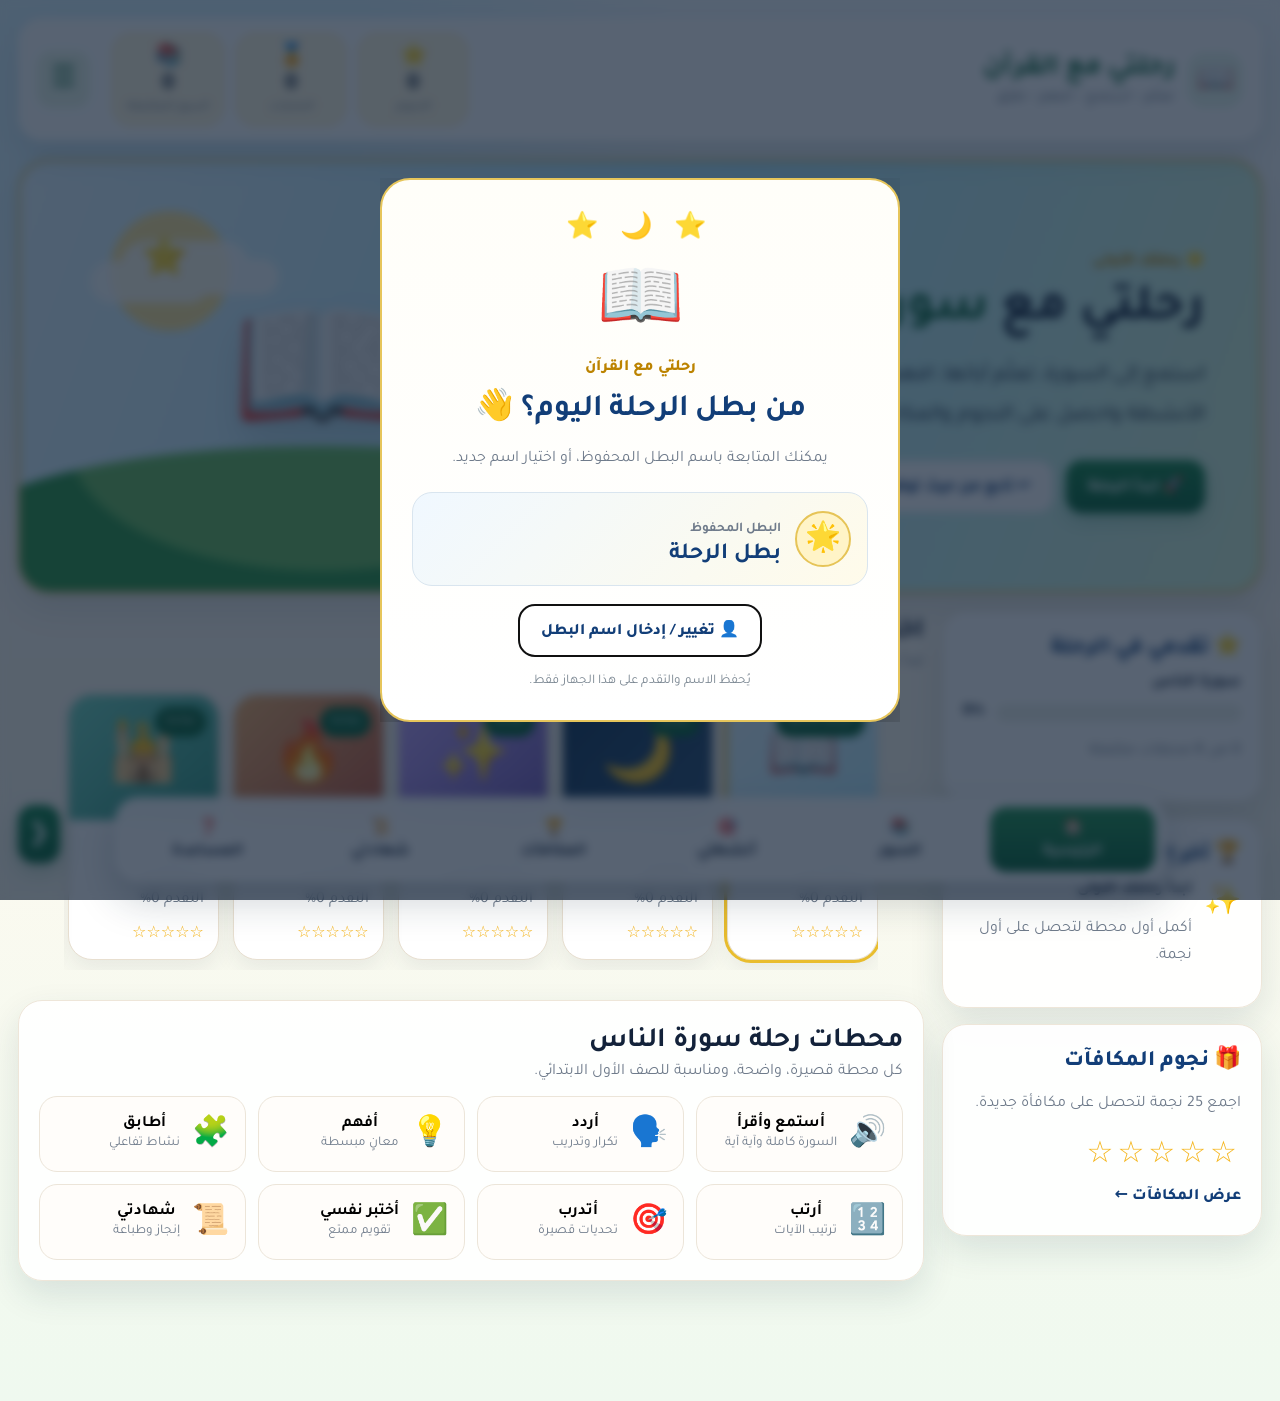
==== index.html @ aac54ad1 "Add files via upload" ====
<!doctype html>
<html lang="ar" dir="rtl">
<head>
  <meta charset="utf-8" />
  <meta name="viewport" content="width=device-width, initial-scale=1" />
  <meta name="theme-color" content="#0f6b3d" />
  <title>رحلتي مع القرآن</title>
  <link rel="stylesheet" href="style.css" />
</head>
<body>
  <div class="app-shell">
    <header class="topbar">
      <div class="brand">
        <div class="brand-icon">📖</div>
        <div>
          <h1>رحلتي مع القرآن</h1>
          <p>تعلّم • استمع • افهم • طبّق</p>
        </div>
      </div>

      <div class="top-stats">
        <div class="stat"><span>⭐</span><strong id="starsCount">0</strong><small>النجوم</small></div>
        <div class="stat"><span>🏅</span><strong id="badgesCount">0</strong><small>الشارات</small></div>
        <div class="stat"><span>📚</span><strong id="completedCount">0</strong><small>السور المكتملة</small></div>
      </div>

      <button class="icon-btn" id="menuBtn" aria-label="القائمة">☰</button>
    </header>

    <main>
      <section class="hero-card">
        <div class="hero-copy">
          <span class="eyebrow">🌟 رحلتك الأولى</span>
          <h2>رحلتي مع <span>سورة الناس</span></h2>
          <p>استمع إلى السورة، تعلّم آياتها، افهم معانيها، ثم أتمّ الأنشطة واحصل على النجوم والمكافآت.</p>
          <div class="hero-actions">
            <button class="primary-btn" id="startJourneyBtn">🚀 ابدأ الرحلة</button>
            <button class="secondary-btn" id="continueBtn">↩️ تابع من حيث توقفت</button>
          </div>
        </div>
        <div class="hero-art" aria-hidden="true">
          <div class="sun"></div>
          <div class="cloud c1"></div>
          <div class="cloud c2"></div>
          <div class="quran-card">📖</div>
          <div class="star s1">⭐</div>
          <div class="star s2">⭐</div>
          <div class="hills"></div>
        </div>
      </section>

      <section class="dashboard-grid">
        <aside class="side-panel">
          <article class="panel-card">
            <div class="panel-title">⭐ تقدمي في الرحلة</div>
            <div class="surah-name">سورة الناس</div>
            <div class="progress-wrap">
              <div class="progress-bar"><span id="progressFill"></span></div>
              <strong id="progressText">0%</strong>
            </div>
            <p id="progressDetail">0 من 8 محطات مكتملة</p>
          </article>

          <article class="panel-card">
            <div class="panel-title">🏆 آخر إنجاز</div>
            <div class="achievement" id="lastAchievement">
              <div class="achievement-icon">✨</div>
              <div>
                <strong>ابدأ رحلتك الأولى</strong>
                <p>أكمل أول محطة لتحصل على أول نجمة.</p>
              </div>
            </div>
          </article>

          <article class="panel-card">
            <div class="panel-title">🎁 نجوم المكافآت</div>
            <p>اجمع 25 نجمة لتحصل على مكافأة جديدة.</p>
            <div class="reward-stars" id="rewardStars">☆☆☆☆☆</div>
            <button class="text-btn" id="rewardsBtn">عرض المكافآت ←</button>
          </article>
        </aside>

        <section class="content-area">
          <div class="section-head">
            <div>
              <h3>اختر السورة التي تريد تعلمها</h3>
              <p>تبدأ بسورة الناس، وتُفتح السور الأخرى تدريجيًا.</p>
            </div>
          </div>

          <div class="surah-carousel" aria-label="اختيار السورة">
            <button type="button" class="surah-carousel-arrow prev" id="surahPrev" aria-label="عرض السور السابقة" title="السور السابقة">❯</button>
            <div class="surah-grid" id="surahGrid" tabindex="0"></div>
            <button type="button" class="surah-carousel-arrow next" id="surahNext" aria-label="عرض السور التالية" title="السور التالية">❮</button>
          </div>

          <div class="journey-preview">
            <div class="section-head">
              <div>
                <h3>محطات رحلة سورة الناس</h3>
                <p>كل محطة قصيرة، واضحة، ومناسبة للصف الأول الابتدائي.</p>
              </div>
            </div>
            <div class="stations-grid" id="stationsGrid"></div>
          </div>
        </section>
      </section>
    </main>

    <nav class="bottom-nav" aria-label="التنقل الرئيسي">
      <button class="active" data-view="home">🏠<span>الرئيسية</span></button>
      <button data-view="surahs">📚<span>السور</span></button>
      <button data-view="activities">🎯<span>أنشطتي</span></button>
      <button data-view="rewards">🏆<span>المكافآت</span></button>
      <button data-view="certificate">📜<span>شهادتي</span></button>
      <button data-view="help">❓<span>المساعدة</span></button>
    </nav>
  </div>


  <dialog id="welcomeDialog" class="welcome-dialog">
    <div class="welcome-card hero-entry-card">
      <div class="welcome-stars">⭐ 🌙 ⭐</div>
      <div class="welcome-book">📖</div>
      <span class="eyebrow">رحلتي مع القرآن</span>

      <div id="heroChoiceView">
        <h2>من بطل الرحلة اليوم؟ 👋</h2>
        <p>يمكنك المتابعة باسم البطل المحفوظ، أو اختيار اسم جديد.</p>

        <div class="saved-hero-card" id="savedHeroCard" hidden>
          <span class="saved-avatar">🌟</span>
          <div>
            <small>البطل المحفوظ</small>
            <strong id="savedHeroName">بطل الرحلة</strong>
          </div>
        </div>

        <div class="hero-entry-actions">
          <button type="button" class="primary-btn" id="continueSavedHero" hidden>
            🚀 متابعة بهذا الاسم
          </button>
          <button type="button" class="secondary-btn" id="chooseNewHero">
            👤 تغيير / إدخال اسم البطل
          </button>
        </div>
      </div>

      <div id="heroNameView" hidden>
        <h2>أهلًا يا بطل 🌟</h2>
        <p>اكتب الاسم الذي تريد أن يظهر في رحلتك وشهادتك.</p>

        <label for="heroNameStart">اسم البطل</label>
        <input id="heroNameStart" type="text" maxlength="60" autocomplete="name" placeholder="اكتب اسم البطل هنا" />

        <div class="welcome-error" id="welcomeError" hidden>اكتب اسم البطل أولًا 🌟</div>

        <div class="hero-entry-actions">
          <button type="button" class="primary-btn welcome-start" id="startHeroJourney">
            🚀 ابدأ رحلتي
          </button>
          <button type="button" class="secondary-btn" id="backToHeroChoice">
            ↩️ رجوع
          </button>
        </div>
      </div>

      <small class="privacy-note">يُحفظ الاسم والتقدم على هذا الجهاز فقط.</small>
    </div>
  </dialog>

  <dialog id="journeyDialog" class="journey-dialog">
    <form method="dialog" class="dialog-card">
      <button class="close-btn" aria-label="إغلاق">✕</button>

      <div class="dialog-head">
        <div>
          <span class="eyebrow">📖 المحطة الأولى</span>
          <h2>أستمع وأقرأ — سورة الناس</h2>
          <p>استمع إلى السورة كاملة، أو شغّل كل آية على حدة، ثم ردد خلف الشيخ.</p>
        </div>
        <div class="dialog-stars">⭐ <span id="dialogStars">0</span></div>
      </div>

      <div class="listening-progress">
        <div>
          <strong>تقدمي في الآيات</strong>
          <span id="masteryText">0 من 6 آيات</span>
        </div>
        <div class="mastery-stars" id="masteryStars">☆☆☆☆☆☆</div>
      </div>

      <div class="audio-toolbar">
        <button type="button" class="primary-btn" id="playFullSurah">▶️ استمع إلى السورة كاملة</button>
        <button type="button" class="secondary-btn" id="pauseResumeAudio">⏸ إيقاف مؤقت</button>
        <button type="button" class="secondary-btn" id="stopAudio">⏹ إيقاف</button>
        <label class="repeat-toggle">
          <input type="checkbox" id="repeatAyah" />
          🔁 كرر الآية
        </label>
      </div>

      <div class="now-playing" id="nowPlaying">
        <span>🎧</span>
        <div>
          <strong>جاهز للاستماع</strong>
          <p>اختر آية أو اضغط «استمع إلى السورة كاملة».</p>
        </div>
      </div>

      <div class="ayahs" id="ayahsList"></div>

      <div class="station-complete-card" id="stationCompleteCard" hidden>
        <div class="celebrate">🌟</div>
        <div>
          <h3>رائع! أتممت آيات سورة الناس</h3>
          <p>يمكنك الآن إنهاء محطة الاستماع والحصول على مكافأتك.</p>
        </div>
      </div>

      <div class="dialog-footer">
        <button type="button" class="secondary-btn" id="markStationDone" disabled>⭐ إنهاء محطة الاستماع</button>
        <button value="close" class="primary-btn">العودة للرئيسية</button>
      </div>
    </form>
  </dialog>


  <dialog id="repeatDialog" class="journey-dialog">
    <form method="dialog" class="dialog-card">
      <button class="close-btn" aria-label="إغلاق">✕</button>

      <div class="dialog-head">
        <div>
          <span class="eyebrow">🗣️ المحطة الثانية</span>
          <h2>أردد — سورة الناس</h2>
          <p>استمع إلى الآية، انتظر العد التنازلي، ثم رددها بصوتك.</p>
        </div>
        <div class="dialog-stars">⭐ <span id="repeatDialogStars">0</span></div>
      </div>

      <div class="listening-progress">
        <div>
          <strong>تقدمي في الترديد</strong>
          <span id="repeatProgressText">0 من 6 آيات</span>
        </div>
        <div class="mastery-stars" id="repeatMasteryStars">☆☆☆☆☆☆</div>
      </div>

      <div class="repeat-stage">
        <div class="repeat-step" id="repeatStepBadge">الآية 1 من 6</div>
        <div class="repeat-ayah-number" id="repeatAyahNumber">1</div>
        <div class="repeat-ayah-text" id="repeatAyahText">قُلْ أَعُوذُ بِرَبِّ النَّاسِ</div>

        <div class="repeat-actions">
          <button type="button" class="primary-btn" id="repeatListenBtn">🔊 استمع إلى الآية</button>
          <button type="button" class="secondary-btn" id="repeatAgainBtn">🔁 استمع مرة أخرى</button>
        </div>

        <div class="repeat-instruction" id="repeatInstruction">
          <div class="repeat-icon">🎧</div>
          <div>
            <strong>استمع أولًا</strong>
            <p>بعد انتهاء التلاوة سيبدأ العد التنازلي تلقائيًا.</p>
          </div>
        </div>

        <div class="countdown-box" id="countdownBox" hidden>
          <span id="countdownNumber">3</span>
          <small>استعد للترديد</small>
        </div>

        <div class="your-turn" id="yourTurnBox" hidden>
          <div class="mic-pulse">🎙️</div>
          <div>
            <strong>الآن دورك… ردد الآية</strong>
            <p>ردد بهدوء ووضوح، ثم اضغط الزر عندما تنتهي.</p>
          </div>
        </div>

        <button type="button" class="master-repeat-btn" id="markRepeatedBtn" disabled>
          ⭐ رددت الآية
        </button>

        <div class="repeat-nav">
          <button type="button" class="secondary-btn" id="prevRepeatAyah">السابق</button>
          <button type="button" class="secondary-btn" id="nextRepeatAyah">التالي</button>
        </div>
      </div>

      <div class="station-complete-card" id="repeatStationCompleteCard" hidden>
        <div class="celebrate">🏆</div>
        <div>
          <h3>أحسنت! أتممت ترديد سورة الناس</h3>
          <p>أكملت الآيات الست، ويمكنك الآن إنهاء المحطة والحصول على مكافأتك.</p>
        </div>
      </div>

      <div class="dialog-footer">
        <button type="button" class="secondary-btn" id="finishRepeatStation" disabled>⭐ إنهاء محطة «أردد»</button>
        <button value="close" class="primary-btn">العودة للرئيسية</button>
      </div>
    </form>
  </dialog>


  <dialog id="understandDialog" class="journey-dialog">
    <form method="dialog" class="dialog-card">
      <button class="close-btn" aria-label="إغلاق">✕</button>
      <div class="dialog-head">
        <div>
          <span class="eyebrow">💡 المحطة الثالثة</span>
          <h2>أفهم — سورة الناس</h2>
          <p>نتعرف على المعنى المبسط لكل آية، ثم نجيب عن سؤال صغير.</p>
        </div>
        <div class="dialog-stars">⭐ <span id="understandDialogStars">0</span></div>
      </div>

      <div class="listening-progress">
        <div><strong>تقدمي في الفهم</strong><span id="understandProgressText">0 من 6 آيات</span></div>
        <div class="mastery-stars" id="understandStars">☆☆☆☆☆☆</div>
      </div>

      <div class="learning-card">
        <div class="learning-top">
          <span class="learning-number" id="understandAyahNumber">1</span>
          <div>
            <small id="understandStep">الآية 1 من 6</small>
            <div class="learning-ayah" id="understandAyahText"></div>
          </div>
        </div>

        <div class="meaning-card">
          <span class="meaning-icon" id="meaningIcon">🤲</span>
          <div>
            <strong>المعنى ببساطة</strong>
            <p id="meaningText"></p>
          </div>
        </div>

        <div class="understand-question">
          <strong id="understandQuestion"></strong>
          <div class="choice-grid" id="understandChoices"></div>
          <div class="answer-feedback" id="understandFeedback" hidden></div>
        </div>

        <div class="repeat-nav">
          <button type="button" class="secondary-btn" id="prevUnderstand">السابق</button>
          <button type="button" class="secondary-btn" id="nextUnderstand">التالي</button>
        </div>
      </div>

      <div class="station-complete-card" id="understandCompleteCard" hidden>
        <div class="celebrate">🌟</div>
        <div><h3>رائع! فهمت معاني سورة الناس</h3><p>أكملت بطاقات الفهم الست. أحسنت!</p></div>
      </div>

      <div class="dialog-footer">
        <button type="button" class="secondary-btn" id="finishUnderstand" disabled>⭐ إنهاء محطة «أفهم»</button>
        <button value="close" class="primary-btn">العودة للرئيسية</button>
      </div>
    </form>
  </dialog>

  <dialog id="matchDialog" class="journey-dialog">
    <form method="dialog" class="dialog-card">
      <button class="close-btn" aria-label="إغلاق">✕</button>
      <div class="dialog-head">
        <div>
          <span class="eyebrow">🧩 المحطة الرابعة</span>
          <h2>أطابق — سورة الناس</h2>
          <p>اختر البطاقة التي تطابق معنى العبارة. لديك ست جولات قصيرة.</p>
        </div>
        <div class="dialog-stars">⭐ <span id="matchDialogStars">0</span></div>
      </div>

      <div class="listening-progress">
        <div><strong>تقدمي في المطابقة</strong><span id="matchProgressText">0 من 6</span></div>
        <div class="mastery-stars" id="matchStars">☆☆☆☆☆☆</div>
      </div>

      <div class="match-game">
        <div class="match-round" id="matchRound">الجولة 1 من 6</div>
        <div class="match-prompt">
          <span id="matchPromptIcon">🤲</span>
          <div><small>طابق هذه العبارة</small><strong id="matchPrompt"></strong></div>
        </div>
        <div class="match-options" id="matchOptions"></div>
        <div class="answer-feedback" id="matchFeedback" hidden></div>
        <button type="button" class="primary-btn" id="nextMatch" hidden>الجولة التالية ←</button>
      </div>

      <div class="station-complete-card" id="matchCompleteCard" hidden>
        <div class="celebrate">🏆</div>
        <div><h3>بطل المطابقة!</h3><p>أكملت الجولات الست وربطت الكلمات بمعانيها.</p></div>
      </div>

      <div class="dialog-footer">
        <button type="button" class="secondary-btn" id="finishMatch" disabled>⭐ إنهاء محطة «أطابق»</button>
        <button value="close" class="primary-btn">العودة للرئيسية</button>
      </div>
    </form>
  </dialog>


  <dialog id="orderDialog" class="journey-dialog">
    <form method="dialog" class="dialog-card">
      <button class="close-btn" aria-label="إغلاق">✕</button>

      <div class="dialog-head">
        <div>
          <span class="eyebrow">🔢 المحطة الخامسة</span>
          <h2>أرتب — سورة الناس</h2>
          <p>رتّب الآيات في أماكنها الصحيحة بالضغط على البطاقات بالترتيب.</p>
        </div>
        <div class="dialog-stars">⭐ <span id="orderDialogStars">0</span></div>
      </div>

      <div class="listening-progress">
        <div>
          <strong>تقدمي في الترتيب</strong>
          <span id="orderProgressText">0 من 6 آيات</span>
        </div>
        <div class="mastery-stars" id="orderStars">☆☆☆☆☆☆</div>
      </div>

      <div class="order-game">
        <div class="order-instruction">
          <span>🧠</span>
          <div>
            <strong>ابدأ بالآية الأولى</strong>
            <p>اضغط على الآيات بالترتيب الصحيح من 1 إلى 6.</p>
          </div>
        </div>

        <div class="order-targets" id="orderTargets"></div>
        <div class="order-pool" id="orderPool"></div>

        <div class="answer-feedback" id="orderFeedback" hidden></div>

        <div class="order-actions">
          <button type="button" class="secondary-btn" id="resetOrder">🔄 أعد المحاولة</button>
          <button type="button" class="primary-btn" id="checkOrder" disabled>✅ تحقق من الترتيب</button>
        </div>
      </div>

      <div class="station-complete-card" id="orderCompleteCard" hidden>
        <div class="celebrate">🏆</div>
        <div>
          <h3>رائع! رتبت سورة الناس</h3>
          <p>أكملت ترتيب الآيات الست بالترتيب الصحيح.</p>
        </div>
      </div>

      <div class="dialog-footer">
        <button type="button" class="secondary-btn" id="finishOrder" disabled>⭐ إنهاء محطة «أرتب»</button>
        <button value="close" class="primary-btn">العودة للرئيسية</button>
      </div>
    </form>
  </dialog>

  <dialog id="practiceDialog" class="journey-dialog">
    <form method="dialog" class="dialog-card">
      <button class="close-btn" aria-label="إغلاق">✕</button>

      <div class="dialog-head">
        <div>
          <span class="eyebrow">🎯 المحطة السادسة</span>
          <h2>أتدرب — سورة الناس</h2>
          <p>تحديات قصيرة ومتنوعة: اختيار، إكمال، وتحديد الآية المناسبة.</p>
        </div>
        <div class="dialog-stars">⭐ <span id="practiceDialogStars">0</span></div>
      </div>

      <div class="listening-progress">
        <div>
          <strong>تقدمي في التدريب</strong>
          <span id="practiceProgressText">0 من 6 تحديات</span>
        </div>
        <div class="mastery-stars" id="practiceStars">☆☆☆☆☆☆</div>
      </div>

      <div class="practice-card">
        <div class="practice-head">
          <span class="practice-badge" id="practiceType">اختيار</span>
          <span id="practiceRound">التحدي 1 من 6</span>
        </div>

        <div class="practice-icon" id="practiceIcon">🎯</div>
        <h3 id="practiceQuestion"></h3>
        <div class="choice-grid" id="practiceChoices"></div>
        <div class="answer-feedback" id="practiceFeedback" hidden></div>

        <button type="button" class="primary-btn" id="nextPractice" hidden>التحدي التالي ←</button>
      </div>

      <div class="station-complete-card" id="practiceCompleteCard" hidden>
        <div class="celebrate">🌟</div>
        <div>
          <h3>أحسنت! أتممت التدريب</h3>
          <p>أنجزت التحديات الست بنجاح.</p>
        </div>
      </div>

      <div class="dialog-footer">
        <button type="button" class="secondary-btn" id="finishPractice" disabled>⭐ إنهاء محطة «أتدرب»</button>
        <button value="close" class="primary-btn">العودة للرئيسية</button>
      </div>
    </form>
  </dialog>


  <dialog id="quizDialog" class="journey-dialog">
    <form method="dialog" class="dialog-card">
      <button class="close-btn" aria-label="إغلاق">✕</button>

      <div class="dialog-head">
        <div>
          <span class="eyebrow">✅ المحطة السابعة</span>
          <h2>أختبر نفسي — سورة الناس</h2>
          <p>اختبار قصير مناسب لكل سورة. تحتاج إلى 75% على الأقل لاجتياز المحطة.</p>
        </div>
        <div class="dialog-stars">⭐ <span id="quizDialogStars">0</span></div>
      </div>

      <div class="quiz-status">
        <div><strong id="quizRound">السؤال 1</strong><span id="quizScoreLive">النتيجة: 0</span></div>
        <div class="quiz-progress"><span id="quizProgressFill"></span></div>
      </div>

      <div class="quiz-card" id="quizCard">
        <div class="quiz-icon" id="quizIcon">✅</div>
        <span class="practice-badge" id="quizType">اختيار</span>
        <h3 id="quizQuestion"></h3>
        <div class="choice-grid" id="quizChoices"></div>
        <div class="answer-feedback" id="quizFeedback" hidden></div>
        <button type="button" class="primary-btn" id="nextQuiz" hidden>السؤال التالي ←</button>
      </div>

      <div class="quiz-result" id="quizResult" hidden>
        <div class="result-medal" id="quizResultMedal">🏆</div>
        <h3 id="quizResultTitle"></h3>
        <p id="quizResultText"></p>
        <div class="result-score"><span id="quizFinalScore">0</span></div>
        <button type="button" class="secondary-btn" id="retryQuiz">🔄 أعد الاختبار</button>
      </div>

      <div class="dialog-footer">
        <button type="button" class="secondary-btn" id="finishQuiz" disabled>⭐ إنهاء محطة «أختبر نفسي»</button>
        <button value="close" class="primary-btn">العودة للرئيسية</button>
      </div>
    </form>
  </dialog>

  <dialog id="certificateDialog" class="journey-dialog certificate-dialog">
    <form method="dialog" class="dialog-card certificate-shell">
      <button class="close-btn no-print" aria-label="إغلاق">✕</button>

      <div class="certificate-setup no-print">
        <div>
          <span class="eyebrow">📜 المحطة الثامنة</span>
          <h2>شهادتي</h2>
          <p>اكتب اسم التلميذ كما تريد أن يظهر في الشهادة، ثم اضغط «تحديث الشهادة».</p>
        </div>
        <div class="certificate-form-row">
          <input id="studentNameInput" type="text" maxlength="60" placeholder="اكتب اسم البطل هنا" />
          <button type="button" class="secondary-btn" id="updateCertificate">تحديث الشهادة</button>
          <button type="button" class="secondary-btn" id="changeHeroName">👤 تغيير اسم البطل</button>
        </div>
      </div>

      <section id="printableCertificate" class="certificate-paper">
        <div class="certificate-border">
          <div class="certificate-top">
            <div class="cert-star">⭐</div>
            <div>
              <div class="cert-platform">رحلتي مع القرآن</div>
              <div class="cert-subtitle">التربية الإسلامية — الصف الأول الابتدائي</div>
            </div>
            <div class="cert-book">📖</div>
          </div>

          <div class="cert-ribbon">شهادة إنجاز</div>

          <p class="cert-intro">تُمنح هذه الشهادة إلى بطل الرحلة</p>
          <div class="hero-name-label">اسم البطل</div>
          <h1 id="certificateStudentName">اكتب اسم البطل</h1>
          <p class="cert-message">
            تقديرًا لإتمامه رحلة <strong>سورة الناس</strong> واجتيازه محطات التعلم والأنشطة بنجاح.
          </p>

          <div class="certificate-badges">
            <div><span>⭐</span><strong id="certificateStars">0</strong><small>نجمة</small></div>
            <div><span>✅</span><strong id="certificateQuizScore">0</strong><small>الاختبار</small></div>
            <div><span>🏆</span><strong>مكتملة</strong><small>رحلة سورة الناس</small></div>
          </div>

          <div class="certificate-footer">
            <div>
              <small>تاريخ الإنجاز</small>
              <strong id="certificateDate"></strong>
            </div>
            <div class="certificate-seal">
              <span>🌟</span>
              <strong>أحسنت</strong>
            </div>
            <div>
              <small>المنصة</small>
              <strong>رحلتي مع القرآن</strong>
            </div>
          </div>
        </div>
      </section>

      <div class="certificate-actions no-print">
        <button type="button" class="primary-btn" id="printCertificate">🖨️ طباعة الشهادة</button>
        <button type="button" class="secondary-btn" id="finishCertificate">⭐ إنهاء الرحلة</button>
        <button value="close" class="secondary-btn">العودة للرئيسية</button>
      </div>
    </form>
  </dialog>

  <dialog id="infoDialog" class="journey-dialog">
    <form method="dialog" class="dialog-card compact">
      <button class="close-btn" aria-label="إغلاق">✕</button>
      <h2 id="infoTitle">قريبًا</h2>
      <p id="infoText">سيتم بناء هذا القسم في المرحلة التالية.</p>
      <button value="close" class="primary-btn">حسنًا</button>
    </form>
  </dialog>

  <audio id="audioPlayer" preload="none"></audio>
  <audio id="repeatAudioPlayer" preload="none"></audio>
  <script src="data/generated-bundle.js"></script>
  <script src="data/loader.js"></script>
  <script src="script.js"></script>
</body>
</html>
---- style.css ----
@import url('https://fonts.googleapis.com/css2?family=Tajawal:wght@400;500;700;800&display=swap');

:root{
  --green:#0f6b3d;
  --green2:#1d8a4c;
  --blue:#123e78;
  --gold:#f5b51b;
  --cream:#fffaf0;
  --ink:#13223a;
  --muted:#6f7b8b;
  --line:#eadfc9;
  --shadow:0 14px 34px rgba(26,54,78,.12);
  --radius:26px;
}

*{box-sizing:border-box}
html{scroll-behavior:smooth}
body{
  margin:0;
  font-family:"Tajawal",system-ui,sans-serif;
  background:
    radial-gradient(circle at 10% 0%, #dff6ff 0 13%, transparent 31%),
    linear-gradient(180deg,#f7fcff 0%,#fffaf0 48%,#eff9ef 100%);
  color:var(--ink);
}
button,input{font:inherit}
button{cursor:pointer}
.app-shell{max-width:1500px;margin:auto;padding:18px 18px 120px}

.topbar{
  position:sticky;top:10px;z-index:20;
  display:grid;grid-template-columns:1fr auto auto;gap:22px;align-items:center;
  background:rgba(255,255,255,.92);backdrop-filter:blur(16px);
  border:1px solid rgba(255,255,255,.9);box-shadow:var(--shadow);
  border-radius:24px;padding:14px 18px;margin-bottom:18px
}
.brand{display:flex;align-items:center;gap:12px}
.brand-icon{width:56px;height:56px;border-radius:18px;display:grid;place-items:center;background:#e9f7ed;font-size:30px}
.brand h1{margin:0;color:var(--green);font-size:28px}
.brand p{margin:3px 0 0;color:var(--muted)}
.top-stats{display:flex;gap:12px}
.stat{min-width:110px;padding:8px 14px;border-radius:18px;background:#fff7df;border:1px solid #f4e1a6;text-align:center}
.stat span{font-size:22px}.stat strong{display:block;font-size:22px}.stat small{color:var(--muted)}
.icon-btn{border:0;border-radius:15px;background:#eaf5e8;color:var(--green);font-size:28px;padding:9px 14px}

.hero-card{
  display:grid;grid-template-columns:1.05fr 1fr;min-height:430px;overflow:hidden;
  background:linear-gradient(110deg,#e7f7ff,#b8ecff 52%,#d7f5d7);
  border:2px solid #e5bd4a;border-radius:32px;box-shadow:var(--shadow)
}
.hero-copy{padding:55px 55px 45px;display:flex;flex-direction:column;justify-content:center}
.eyebrow{font-weight:800;color:#bc8300}
.hero-copy h2{font-size:52px;line-height:1.15;margin:10px 0 16px}
.hero-copy h2 span{color:var(--green)}
.hero-copy p{font-size:22px;line-height:1.8;margin:0 0 24px;max-width:720px}
.hero-actions{display:flex;gap:12px;flex-wrap:wrap}
.primary-btn,.secondary-btn,.text-btn{
  border:0;border-radius:16px;padding:14px 22px;font-weight:800
}
.primary-btn{background:linear-gradient(180deg,var(--green2),var(--green));color:white;box-shadow:0 8px 18px rgba(15,107,61,.22)}
.secondary-btn{background:white;color:var(--blue);border:1px solid #d9e3ee}
.text-btn{background:transparent;color:var(--blue);padding:8px 0}

.hero-art{position:relative;min-height:430px;overflow:hidden}
.sun{position:absolute;width:120px;height:120px;background:#ffe79a;border-radius:50%;left:90px;top:50px;filter:blur(.2px)}
.cloud{position:absolute;width:120px;height:42px;background:white;border-radius:30px;box-shadow:35px -16px 0 4px white,72px -5px 0 -3px white;opacity:.8}
.c1{left:70px;top:100px}.c2{right:120px;top:65px;transform:scale(.75)}
.quran-card{position:absolute;right:35%;top:28%;font-size:145px;filter:drop-shadow(0 18px 18px rgba(0,0,0,.14))}
.star{position:absolute;font-size:38px;animation:float 3s ease-in-out infinite}.s1{top:25%;right:18%}.s2{top:17%;left:20%;animation-delay:.6s}
.hills{position:absolute;inset:auto -10% -35px -10%;height:180px;background:radial-gradient(ellipse at top,#6dbf62 0 48%,#329b49 50%);border-radius:50% 50% 0 0}
@keyframes float{50%{transform:translateY(-10px) rotate(5deg)}}

.dashboard-grid{display:grid;grid-template-columns:320px 1fr;gap:18px;margin-top:18px}
.side-panel{display:flex;flex-direction:column;gap:16px}
.panel-card,.journey-preview{
  background:rgba(255,255,255,.94);border:1px solid #eee6d9;border-radius:24px;padding:20px;box-shadow:var(--shadow)
}
.panel-title{font-size:22px;font-weight:800;color:var(--blue);margin-bottom:12px}
.surah-name{font-weight:700;margin-bottom:10px}
.progress-wrap{display:flex;align-items:center;gap:12px}
.progress-bar{height:16px;background:#eef1eb;border:1px solid #dfe4d8;border-radius:999px;flex:1;overflow:hidden}
.progress-bar span{display:block;height:100%;width:0;background:linear-gradient(90deg,#8bd04a,var(--green));transition:.4s}
.panel-card p{color:var(--muted);line-height:1.7}
.achievement{display:flex;gap:12px;align-items:flex-start}
.achievement-icon{font-size:30px}
.reward-stars{font-size:30px;letter-spacing:4px;color:var(--gold)}
.content-area{min-width:0}
.section-head{display:flex;justify-content:space-between;align-items:end;margin:4px 0 14px}
.section-head h3{margin:0;font-size:28px}.section-head p{margin:4px 0 0;color:var(--muted)}
.surah-grid{display:grid;grid-template-columns:repeat(5,1fr);gap:14px}
.surah-card{
  position:relative;overflow:hidden;background:white;border:1px solid #e8dfd0;border-radius:24px;box-shadow:0 10px 22px rgba(34,55,77,.08);
  transition:.2s;min-height:255px
}
.surah-card:hover{transform:translateY(-4px)}
.surah-cover{height:125px;display:grid;place-items:center;font-size:58px}
.surah-card.active{outline:3px solid #e9bd2e}
.surah-card .body{padding:14px}
.surah-card h4{font-size:25px;margin:4px 0}.surah-card p{margin:0;color:var(--muted)}
.lock{position:absolute;top:12px;left:12px;background:white;border-radius:999px;padding:7px 10px;box-shadow:0 4px 12px rgba(0,0,0,.12)}
.badge{position:absolute;top:12px;right:12px;background:var(--green);color:white;padding:7px 11px;border-radius:999px;font-size:13px}
.mini-stars{margin-top:12px;color:var(--gold)}
.journey-preview{margin-top:18px}
.stations-grid{display:grid;grid-template-columns:repeat(4,1fr);gap:12px}
.station{
  border:1px solid #ece5d9;border-radius:18px;padding:16px;background:#fffdfa;display:flex;gap:12px;align-items:center
}
.station .ico{font-size:30px}.station strong{display:block}.station small{color:var(--muted)}
.station.done{background:#eef9ef;border-color:#cfe9d2}

.bottom-nav{
  position:fixed;z-index:30;right:50%;transform:translateX(50%);bottom:18px;
  width:min(1050px,calc(100% - 28px));display:grid;grid-template-columns:repeat(6,1fr);gap:8px;
  background:rgba(255,255,255,.94);backdrop-filter:blur(16px);box-shadow:0 18px 40px rgba(22,45,65,.22);
  border:1px solid rgba(255,255,255,.95);border-radius:24px;padding:9px
}
.bottom-nav button{border:0;background:transparent;border-radius:16px;padding:10px 7px;color:var(--ink);font-weight:700}
.bottom-nav button span{display:block;margin-top:3px}
.bottom-nav button.active{background:linear-gradient(180deg,#2a9a56,#0f6b3d);color:white}

.journey-dialog{border:0;padding:0;background:transparent;width:min(980px,94vw);max-height:92vh}
.journey-dialog::backdrop{background:rgba(14,28,42,.6);backdrop-filter:blur(5px)}
.dialog-card{position:relative;background:#fff;border-radius:28px;padding:26px;max-height:90vh;overflow:auto;box-shadow:0 28px 70px rgba(0,0,0,.25)}
.dialog-card.compact{max-width:520px;margin:auto}
.close-btn{position:absolute;left:18px;top:18px;border:0;background:#f2f3f5;border-radius:12px;padding:9px 12px}
.dialog-head{display:flex;justify-content:space-between;align-items:flex-start;padding-left:52px}
.dialog-head h2{margin:5px 0}.dialog-head p{color:var(--muted)}
.dialog-stars{background:#fff7df;border:1px solid #f4e1a6;padding:10px 15px;border-radius:16px;font-weight:800}
.audio-toolbar{display:flex;gap:10px;align-items:center;flex-wrap:wrap;padding:16px 0;border-top:1px solid #eee;border-bottom:1px solid #eee}
.repeat-toggle{display:flex;gap:7px;align-items:center;font-weight:700}
.ayahs{display:flex;flex-direction:column;gap:10px;padding:18px 0}
.ayah{
  display:grid;grid-template-columns:auto 1fr auto;gap:12px;align-items:center;border:1px solid #e9e1d5;border-radius:18px;padding:15px;background:#fffdfa
}
.ayah.playing{border-color:#65af71;background:#eef9ef}
.ayah-number{width:40px;height:40px;border-radius:50%;display:grid;place-items:center;background:#123e78;color:white;font-weight:800}
.ayah-text{font-size:28px;line-height:1.9;font-family:"Amiri","Tajawal",serif}
.ayah button{border:0;background:#eaf5e8;color:var(--green);border-radius:12px;padding:10px 13px;font-weight:800}
.audio-note{font-size:13px;color:#9a6c00;margin-top:5px}
.dialog-footer{display:flex;justify-content:flex-end;gap:10px;flex-wrap:wrap;border-top:1px solid #eee;padding-top:16px}

@media (max-width:1050px){
  .hero-card{grid-template-columns:1fr}.hero-art{min-height:280px}.hero-copy{padding:38px}
  .dashboard-grid{grid-template-columns:1fr}.side-panel{display:grid;grid-template-columns:repeat(3,1fr)}
  .surah-grid{grid-template-columns:repeat(3,1fr)}
}
@media (max-width:760px){
  .app-shell{padding:10px 10px 110px}
  .topbar{grid-template-columns:1fr auto}.top-stats{grid-column:1/-1;overflow:auto}.stat{min-width:90px}
  .brand h1{font-size:22px}.brand p{font-size:13px}
  .hero-copy{padding:28px 22px}.hero-copy h2{font-size:38px}.hero-copy p{font-size:18px}
  .hero-art{min-height:230px}.quran-card{font-size:105px}
  .side-panel{grid-template-columns:1fr}
  .surah-grid{grid-template-columns:repeat(2,1fr)}
  .stations-grid{grid-template-columns:1fr 1fr}
  .bottom-nav{grid-template-columns:repeat(6,72px);overflow-x:auto;justify-content:start}
  .bottom-nav button span{font-size:12px}
  .dialog-head{display:block}.ayah{grid-template-columns:auto 1fr}.ayah button{grid-column:1/-1}
}
@media (max-width:460px){
  .surah-grid{grid-template-columns:1fr 1fr;gap:9px}.surah-card{min-height:220px}.surah-cover{height:100px}
  .stations-grid{grid-template-columns:1fr}
  .hero-actions>*{width:100%}
}
@media print{
  body{background:white}.topbar,.bottom-nav,.hero-card,.side-panel,.surah-grid,.journey-preview{display:none!important}
}


/* ===== محطة أستمع وأقرأ ===== */
.listening-progress{
  margin-top:14px;
  display:flex;
  align-items:center;
  justify-content:space-between;
  gap:14px;
  background:linear-gradient(135deg,#fff9e8,#fff);
  border:1px solid #f2df9d;
  padding:14px 16px;
  border-radius:18px
}
.listening-progress strong{display:block;color:var(--blue);font-size:18px}
.listening-progress span{color:var(--muted)}
.mastery-stars{font-size:26px;letter-spacing:3px;color:var(--gold)}
.now-playing{
  margin-top:14px;
  display:flex;
  align-items:center;
  gap:12px;
  background:#eef8ff;
  border:1px solid #cfe6f6;
  padding:13px 15px;
  border-radius:16px
}
.now-playing>span{font-size:28px}
.now-playing strong{color:var(--blue)}
.now-playing p{margin:2px 0 0;color:var(--muted)}
.ayah{
  transition:.2s;
}
.ayah.played{
  border-color:#d9c36c;
}
.ayah.mastered{
  border-color:#8bc994;
  background:#f0fbf1;
}
.ayah-actions{
  display:flex;
  gap:8px;
  flex-wrap:wrap;
  align-items:center;
}
.ayah-actions button{
  border:0;
  border-radius:12px;
  padding:9px 12px;
  font-weight:800;
}
.play-ayah{background:#eaf5e8;color:var(--green)}
.master-ayah{
  background:#fff7df;
  color:#9a6c00;
}
.master-ayah:disabled{
  opacity:.45;
  cursor:not-allowed;
}
.master-ayah.done{
  background:#e7f7ea;
  color:#126436;
}
.station-complete-card{
  display:flex;
  gap:14px;
  align-items:center;
  background:linear-gradient(135deg,#f3fff1,#fff9dd);
  border:1px solid #b9dfb4;
  border-radius:20px;
  padding:16px;
  margin-bottom:14px
}
.station-complete-card .celebrate{font-size:42px}
.station-complete-card h3{margin:0 0 4px;color:var(--green)}
.station-complete-card p{margin:0;color:var(--muted)}
#markStationDone:disabled{opacity:.45;cursor:not-allowed}


/* ===== المحطة الثانية: أردد ===== */
.repeat-stage{
  margin-top:18px;
  border:1px solid #e7dfd1;
  background:linear-gradient(180deg,#fffdfa,#fff);
  border-radius:24px;
  padding:22px;
  text-align:center
}
.repeat-step{
  display:inline-block;
  background:#eef6ff;
  color:var(--blue);
  border:1px solid #cfe0f0;
  padding:7px 14px;
  border-radius:999px;
  font-weight:800
}
.repeat-ayah-number{
  width:48px;height:48px;border-radius:50%;
  display:grid;place-items:center;
  margin:14px auto 4px;
  background:var(--blue);color:white;
  font-size:20px;font-weight:800
}
.repeat-ayah-text{
  font-family:"Amiri","Tajawal",serif;
  font-size:38px;
  line-height:2;
  color:#101f35;
  padding:10px 8px 16px
}
.repeat-actions{
  display:flex;
  gap:10px;
  justify-content:center;
  flex-wrap:wrap
}
.repeat-instruction,.your-turn{
  margin:16px auto 0;
  max-width:690px;
  display:flex;
  align-items:center;
  text-align:right;
  gap:14px;
  padding:15px 17px;
  border-radius:18px
}
.repeat-instruction{
  background:#eef8ff;
  border:1px solid #cfe6f6
}
.your-turn{
  background:#eefaf0;
  border:1px solid #bfe2c4
}
.repeat-icon,.mic-pulse{font-size:36px}
.repeat-instruction strong,.your-turn strong{font-size:19px;color:var(--blue)}
.repeat-instruction p,.your-turn p{margin:3px 0 0;color:var(--muted)}
.countdown-box{
  margin:18px auto;
  width:170px;
  border-radius:24px;
  background:linear-gradient(180deg,#123e78,#0b2d5c);
  color:white;
  padding:18px 12px;
  box-shadow:0 12px 25px rgba(18,62,120,.18)
}
.countdown-box span{
  display:block;
  font-size:58px;
  line-height:1;
  font-weight:800;
  color:#ffd45b
}
.countdown-box small{display:block;margin-top:8px}
.mic-pulse{
  animation:micPulse 1.15s ease-in-out infinite
}
@keyframes micPulse{
  50%{transform:scale(1.18);filter:drop-shadow(0 0 10px rgba(22,154,77,.35))}
}
.master-repeat-btn{
  margin:18px auto 0;
  min-width:230px;
  border:0;border-radius:16px;
  padding:14px 22px;
  font-weight:800;
  background:linear-gradient(180deg,#f7c94c,#e9a912);
  color:#553c00;
  box-shadow:0 8px 18px rgba(229,170,18,.2)
}
.master-repeat-btn:disabled{
  opacity:.42;
  cursor:not-allowed;
  box-shadow:none
}
.master-repeat-btn.done{
  background:#e7f7ea;
  color:#126436
}
.repeat-nav{
  margin-top:15px;
  display:flex;
  justify-content:center;
  gap:10px
}
@media(max-width:760px){
  .repeat-ayah-text{font-size:30px}
  .repeat-actions>*{flex:1}
}


/* ===== V4: أفهم + أطابق ===== */
.learning-card,.match-game{
  margin-top:18px;padding:22px;border:1px solid #eadfce;border-radius:24px;
  background:linear-gradient(180deg,#fffdfa,#fff)
}
.learning-top{display:flex;gap:14px;align-items:center}
.learning-number{
  min-width:50px;height:50px;border-radius:50%;display:grid;place-items:center;
  background:var(--blue);color:#fff;font-weight:900;font-size:20px
}
.learning-top small{color:var(--muted);font-weight:800}
.learning-ayah{font-family:"Amiri","Tajawal",serif;font-size:30px;line-height:1.8;color:#10223b}
.meaning-card{
  margin:16px 0;padding:17px;border-radius:19px;background:#fff8dc;border:1px solid #f1d889;
  display:flex;gap:14px;align-items:center
}
.meaning-icon{font-size:42px}.meaning-card strong{color:#8a6200;font-size:19px}
.meaning-card p{margin:5px 0 0;line-height:1.9}
.understand-question{padding:18px;border-radius:19px;background:#f4f9ff;border:1px solid #d6e6f6}
.understand-question>strong{display:block;margin-bottom:12px;color:var(--blue);font-size:19px}
.choice-grid,.match-options{display:grid;grid-template-columns:repeat(2,minmax(0,1fr));gap:11px}
.choice-btn,.match-option{
  border:2px solid #dce5ee;background:#fff;border-radius:16px;padding:14px;
  font:inherit;font-weight:800;color:#183657;cursor:pointer;transition:.18s
}
.choice-btn:hover,.match-option:hover{transform:translateY(-2px);border-color:#7ab5e5}
.choice-btn.correct,.match-option.correct{background:#e8f8ec;border-color:#52b56b;color:#126436}
.choice-btn.wrong,.match-option.wrong{background:#fff0ef;border-color:#e47a72;color:#a02c25}
.answer-feedback{margin-top:12px;padding:12px 15px;border-radius:14px;font-weight:800}
.answer-feedback.good{background:#eaf8ed;color:#176b36}
.answer-feedback.try{background:#fff4e3;color:#8a5900}
.match-round{
  display:inline-block;padding:7px 14px;border-radius:999px;background:#f0eaff;color:#6541a5;font-weight:900
}
.match-prompt{
  margin:18px 0;display:flex;align-items:center;justify-content:center;gap:14px;
  padding:22px;border-radius:20px;background:linear-gradient(135deg,#f6f0ff,#eef8ff)
}
.match-prompt>span{font-size:46px}
.match-prompt small{display:block;color:var(--muted);font-weight:700}
.match-prompt strong{display:block;font-size:24px;color:#16385d;margin-top:5px}
#nextMatch{margin:16px auto 0}
@media(max-width:700px){
  .choice-grid,.match-options{grid-template-columns:1fr}
  .learning-ayah{font-size:25px}
}


/* ===== V5: أرتب + أتدرب + تحسين خلط الإجابات ===== */
.order-game,.practice-card{
  margin-top:18px;
  padding:22px;
  border:1px solid #eadfce;
  border-radius:24px;
  background:linear-gradient(180deg,#fffdfa,#fff);
}
.order-instruction{
  display:flex;gap:12px;align-items:center;
  background:#f2f8ff;border:1px solid #d6e6f4;
  padding:14px 16px;border-radius:17px;margin-bottom:16px
}
.order-instruction>span{font-size:34px}
.order-instruction strong{color:var(--blue);font-size:19px}
.order-instruction p{margin:3px 0 0;color:var(--muted)}
.order-targets{
  display:grid;grid-template-columns:repeat(3,1fr);gap:10px;margin:14px 0
}
.order-slot{
  min-height:92px;border:2px dashed #cad6e1;border-radius:16px;
  display:flex;align-items:center;justify-content:center;text-align:center;
  padding:10px;background:#fbfdff;color:#8a97a4;font-weight:800
}
.order-slot.filled{border-style:solid;background:#eef8ff;color:#16385d}
.order-slot.correct{background:#e9f8ed;border-color:#62b877;color:#176436}
.order-slot.wrong{background:#fff0ef;border-color:#e17a72;color:#a03029}
.order-pool{
  display:grid;grid-template-columns:repeat(2,1fr);gap:10px;margin:18px 0
}
.order-card{
  border:2px solid #e1e6ec;background:#fff;border-radius:16px;padding:13px;
  font-family:"Amiri","Tajawal",serif;font-size:22px;line-height:1.6;
  cursor:pointer;transition:.18s;color:#17263d
}
.order-card:hover{transform:translateY(-2px);border-color:#7db3df}
.order-card.selected{opacity:.35;pointer-events:none}
.order-actions{display:flex;justify-content:center;gap:10px;flex-wrap:wrap;margin-top:12px}

.practice-head{
  display:flex;justify-content:space-between;gap:12px;align-items:center;color:var(--muted)
}
.practice-badge{
  background:#fff0c9;color:#8b6100;border:1px solid #eed27b;
  padding:7px 13px;border-radius:999px;font-weight:900
}
.practice-icon{text-align:center;font-size:54px;margin:18px 0 8px}
.practice-card h3{text-align:center;color:var(--blue);font-size:24px;line-height:1.6}
#nextPractice{display:block;margin:16px auto 0}
.choice-btn:disabled,.match-option:disabled{cursor:default}

@media(max-width:760px){
  .order-targets{grid-template-columns:1fr 1fr}
  .order-pool{grid-template-columns:1fr}
}


/* ===== V6: أختبر نفسي + الشهادة والطباعة ===== */
.quiz-status{
  margin-top:14px;padding:14px 16px;border-radius:18px;
  background:#f6f9fc;border:1px solid #dde7ef
}
.quiz-status>div:first-child{display:flex;justify-content:space-between;gap:12px;font-weight:800;color:var(--blue)}
.quiz-progress{height:12px;margin-top:10px;border-radius:999px;background:#e5eaf0;overflow:hidden}
.quiz-progress span{display:block;height:100%;width:12.5%;background:linear-gradient(90deg,#4fae67,#f2bc2d);transition:.3s}
.quiz-card{
  margin-top:18px;padding:24px;border:1px solid #eadfce;border-radius:24px;
  background:linear-gradient(180deg,#fffdfa,#fff);text-align:center
}
.quiz-icon{font-size:56px;margin-bottom:8px}
.quiz-card h3{font-size:25px;line-height:1.65;color:var(--blue);margin:14px auto;max-width:760px}
#nextQuiz{display:block;margin:16px auto 0}
.quiz-result{
  margin-top:18px;padding:28px;border-radius:24px;text-align:center;
  background:linear-gradient(135deg,#f2fff0,#fff8dd);border:1px solid #bcdcb7
}
.result-medal{font-size:66px}.quiz-result h3{font-size:28px;color:var(--green);margin:8px 0}
.quiz-result p{color:var(--muted);font-size:18px}
.result-score{display:inline-block;margin:8px 0 18px;padding:10px 22px;border-radius:999px;background:white;border:1px solid #e9dba4}
.result-score span{font-size:28px;font-weight:900;color:var(--blue)}

.certificate-dialog{width:min(1100px,96vw)}
.certificate-shell{background:#f4f1e9}
.certificate-setup{padding:8px 8px 18px}
.certificate-setup h2{margin:5px 0}.certificate-setup p{color:var(--muted)}
.certificate-form-row{display:flex;gap:10px;flex-wrap:wrap}
.certificate-form-row input{
  flex:1;min-width:250px;border:1px solid #d8dce2;border-radius:15px;padding:13px 15px;
  background:white;color:var(--ink);font:inherit
}
.certificate-paper{
  width:100%;max-width:980px;margin:0 auto;background:#fffdf7;padding:18px;
  box-shadow:0 18px 45px rgba(35,45,60,.16)
}
.certificate-border{
  min-height:650px;border:5px double #c7941e;border-radius:20px;padding:32px 42px;
  position:relative;background:
    radial-gradient(circle at 10% 10%,rgba(245,181,27,.12),transparent 20%),
    radial-gradient(circle at 90% 90%,rgba(15,107,61,.10),transparent 20%),
    #fffdf8;
}
.certificate-top{display:flex;align-items:center;justify-content:space-between;gap:16px}
.cert-star,.cert-book{font-size:44px}
.cert-platform{font-size:28px;font-weight:900;color:var(--green);text-align:center}
.cert-subtitle{margin-top:4px;color:#65707d;text-align:center}
.cert-ribbon{
  width:max-content;margin:35px auto 22px;padding:10px 34px;border-radius:999px;
  background:linear-gradient(180deg,#173f78,#0b2c58);color:white;border:2px solid #d9a72f;
  font-size:30px;font-weight:900
}
.cert-intro{text-align:center;font-size:20px;color:#6a7480;margin:12px 0}
.certificate-paper h1{
  text-align:center;font-size:46px;color:#173f78;margin:14px 0;border-bottom:2px solid #e4c361;
  padding-bottom:12px
}
.cert-message{text-align:center;font-size:21px;line-height:2;max-width:760px;margin:16px auto}
.certificate-badges{
  margin:28px auto;display:grid;grid-template-columns:repeat(3,1fr);gap:14px;max-width:720px
}
.certificate-badges>div{
  background:#fff;border:1px solid #eadfc3;border-radius:18px;padding:14px;text-align:center
}
.certificate-badges span{display:block;font-size:30px}
.certificate-badges strong{display:block;font-size:20px;color:var(--blue);margin:3px 0}
.certificate-badges small{color:var(--muted)}
.certificate-footer{
  margin-top:42px;border-top:1px solid #e7d8b1;padding-top:20px;
  display:grid;grid-template-columns:1fr auto 1fr;align-items:center;gap:20px;text-align:center
}
.certificate-footer small{display:block;color:var(--muted);margin-bottom:5px}
.certificate-seal{
  width:100px;height:100px;border-radius:50%;display:grid;place-items:center;
  background:#fff3b9;border:4px double #c8951c;color:#815d00
}
.certificate-seal span{font-size:30px}.certificate-seal strong{display:block}
.certificate-actions{display:flex;justify-content:center;gap:10px;flex-wrap:wrap;margin-top:18px}

@media(max-width:700px){
  .certificate-border{padding:22px 16px}
  .certificate-paper h1{font-size:34px}
  .certificate-badges{grid-template-columns:1fr}
  .certificate-footer{grid-template-columns:1fr}
}

@media print{
  @page{size:A4 landscape;margin:8mm}
  body *{visibility:hidden!important}
  #printableCertificate,#printableCertificate *{visibility:visible!important}
  #printableCertificate{
    position:absolute;inset:0;width:100%;max-width:none;margin:0;padding:0;
    box-shadow:none;background:white
  }
  #printableCertificate .certificate-border{
    min-height:185mm;border-color:#9d7214;padding:18mm 20mm;background:#fffdf8!important;
    -webkit-print-color-adjust:exact;print-color-adjust:exact
  }
  .no-print{display:none!important}
}


/* V6.1 — اسم البطل داخل الشهادة */
.hero-name-label{
  width:max-content;
  margin:12px auto 0;
  padding:5px 16px;
  border-radius:999px;
  background:#fff3c8;
  border:1px solid #e5c462;
  color:#7c5a00;
  font-size:16px;
  font-weight:900;
}


/* ===== V7: ملف البطل من بداية الرحلة ===== */
.hero-pill{
  display:flex;align-items:center;gap:7px;padding:8px 12px;border-radius:999px;
  background:#eef7ff;border:1px solid #cfe0ef;color:#173f78;font-weight:900
}
.welcome-dialog{
  border:0;background:transparent;padding:0;width:min(520px,94vw)
}
.welcome-dialog::backdrop{
  background:rgba(9,26,48,.68);backdrop-filter:blur(5px)
}
.welcome-card{
  background:linear-gradient(180deg,#fffef9,#fff);
  border:2px solid #e6c55b;border-radius:30px;padding:30px;
  text-align:center;box-shadow:0 28px 80px rgba(0,0,0,.28)
}
.welcome-stars{font-size:26px;letter-spacing:8px}
.welcome-book{font-size:70px;margin:8px 0}
.welcome-card h2{font-size:31px;color:var(--blue);margin:8px 0}
.welcome-card p{color:var(--muted);line-height:1.8}
.welcome-card label{display:block;text-align:right;font-weight:900;color:#183657;margin:18px 3px 7px}
.welcome-card input{
  width:100%;box-sizing:border-box;border:2px solid #d7e0e8;border-radius:16px;
  padding:14px 16px;font:inherit;font-size:18px;text-align:right;outline:none
}
.welcome-card input:focus{border-color:#6aa7d8;box-shadow:0 0 0 4px rgba(106,167,216,.13)}
.welcome-start{width:100%;margin-top:14px;padding:14px;font-size:18px}
.welcome-card small{display:block;margin-top:12px;color:#7b8792}
.welcome-error{margin-top:8px;color:#a3322c;font-weight:800}
@media(max-width:700px){
  .hero-pill{max-width:160px}
  #heroNameHeader{overflow:hidden;text-overflow:ellipsis;white-space:nowrap}
}


/* ===== V8: شاشة اختيار البطل في كل دخول ===== */
.hero-entry-card{max-width:520px}
.saved-hero-card{
  margin:18px 0;
  display:flex;
  align-items:center;
  gap:14px;
  text-align:right;
  padding:16px;
  border-radius:20px;
  background:linear-gradient(135deg,#f0f8ff,#fffbea);
  border:1px solid #d9e5ef;
}
.saved-avatar{
  width:56px;height:56px;border-radius:50%;
  display:grid;place-items:center;
  background:#fff4c7;border:2px solid #e6c457;
  font-size:29px;flex:0 0 auto
}
.saved-hero-card small{display:block;color:var(--muted);font-weight:700}
.saved-hero-card strong{display:block;color:var(--blue);font-size:23px;margin-top:3px}
.hero-entry-actions{
  display:flex;
  gap:10px;
  justify-content:center;
  flex-wrap:wrap;
  margin-top:14px
}
.hero-entry-actions>*{min-width:190px}
.privacy-note{margin-top:16px!important}
#heroNameView[hidden],#heroChoiceView[hidden]{display:none!important}
@media(max-width:520px){
  .hero-entry-actions>*{width:100%}
}


/* ===== V14: شريط السور الأفقي ===== */
.surah-carousel{
  position:relative;
  width:100%;
  padding:4px 46px 12px;
}
.surah-grid{
  display:flex !important;
  flex-wrap:nowrap;
  gap:14px;
  overflow-x:auto;
  overflow-y:hidden;
  scroll-behavior:smooth;
  scroll-snap-type:x mandatory;
  scrollbar-width:none;
  -ms-overflow-style:none;
  padding:4px 2px 10px;
}
.surah-grid::-webkit-scrollbar{display:none}
.surah-grid .surah-card{
  flex:0 0 calc((100% - 56px)/5);
  min-width:0;
  scroll-snap-align:start;
}
.surah-carousel-arrow{
  position:absolute;
  z-index:8;
  top:50%;
  transform:translateY(-50%);
  width:42px;height:58px;
  border:0;border-radius:16px;
  display:grid;place-items:center;
  background:linear-gradient(180deg,#17894e,#0f6b3d);
  color:#fff;
  font-size:25px;font-weight:900;
  box-shadow:0 8px 20px rgba(15,107,61,.24);
  cursor:pointer;
}
.surah-carousel-arrow:hover{filter:brightness(1.08)}
.surah-carousel-arrow:disabled{opacity:.3;cursor:not-allowed;box-shadow:none}
.surah-carousel-arrow.prev{right:0}
.surah-carousel-arrow.next{left:0}

/* ===== V14: خط عربي نسخي أوضح للنص القرآني ===== */
.ayah-text,
.repeat-ayah-text,
.learning-ayah,
.order-ayah-text,
.cert-message strong{
  font-family:"Traditional Arabic","Noto Naskh Arabic","Amiri Quran","Amiri","Scheherazade New",serif !important;
  font-weight:400;
  letter-spacing:0 !important;
  word-spacing:.06em;
  font-feature-settings:"liga" 1,"calt" 1,"mark" 1,"mkmk" 1;
  text-rendering:optimizeLegibility;
  direction:rtl;
  unicode-bidi:plaintext;
}
.ayah-text{
  font-size:34px !important;
  line-height:2.05 !important;
}
.repeat-ayah-text{font-size:35px !important;line-height:2 !important}
.learning-ayah{font-size:33px !important;line-height:2 !important}

/* الأجهزة المتوسطة والصغيرة: يظل الشريط صفًا واحدًا */
@media(max-width:1100px){
  .surah-grid .surah-card{flex-basis:calc((100% - 28px)/3)}
}
@media(max-width:700px){
  .surah-carousel{padding-left:38px;padding-right:38px}
  .surah-carousel-arrow{width:34px;height:52px}
  .surah-grid .surah-card{flex-basis:calc((100% - 9px)/2)}
  .ayah-text{font-size:30px !important}
  .repeat-ayah-text,.learning-ayah{font-size:29px !important}
}
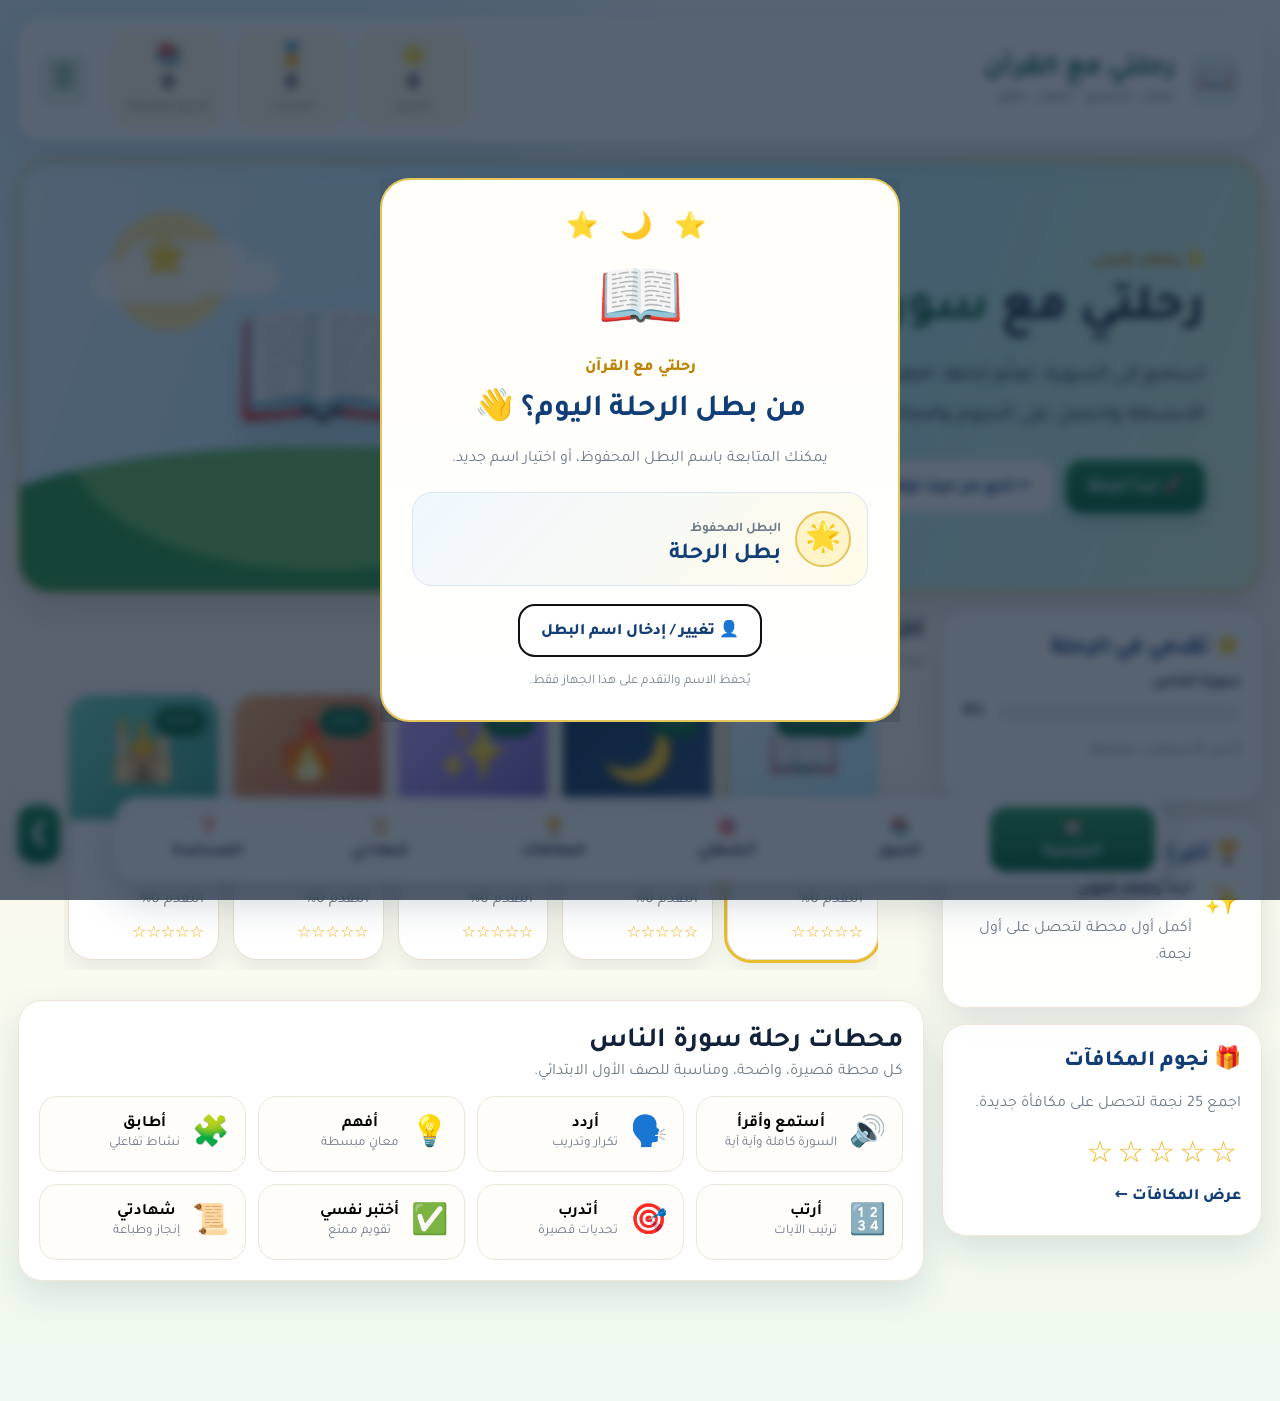
==== commit 8609431e: "Update index.html" ====
--- a/index.html
+++ b/index.html
@@ -89,9 +89,9 @@
           </div>
 
           <div class="surah-carousel" aria-label="اختيار السورة">
-            <button type="button" class="surah-carousel-arrow prev" id="surahPrev" aria-label="عرض السور السابقة" title="السور السابقة">❯</button>
+            <button type="button" class="surah-carousel-arrow prev" id="surahPrev" aria-label="عرض السور السابقة" title="السور السابقة">❮</button>
             <div class="surah-grid" id="surahGrid" tabindex="0"></div>
-            <button type="button" class="surah-carousel-arrow next" id="surahNext" aria-label="عرض السور التالية" title="السور التالية">❮</button>
+            <button type="button" class="surah-carousel-arrow next" id="surahNext" aria-label="عرض السور التالية" title="السور التالية">❯</button>
           </div>
 
           <div class="journey-preview">
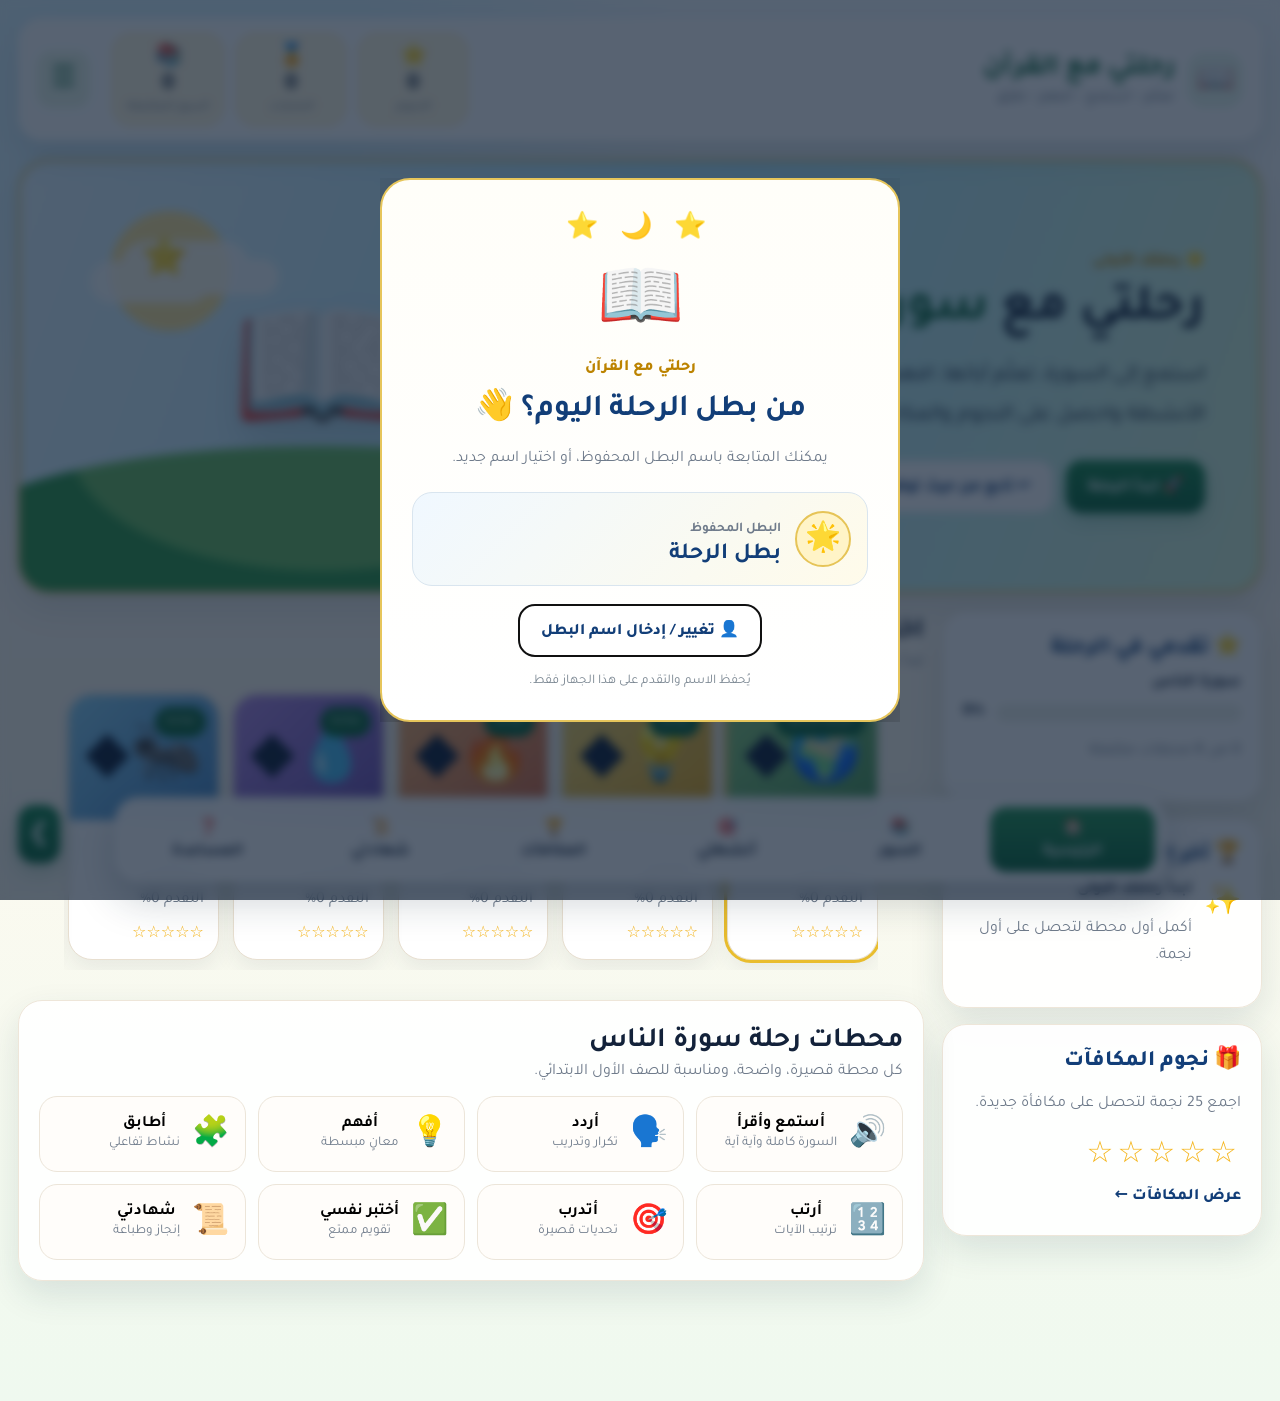
==== commit c8c9d0fa: "Integrate Google Analytics tracking code Added Google Analytics tracking code to the HTML file." ====
--- a/index.html
+++ b/index.html
@@ -1,6 +1,14 @@
 <!doctype html>
 <html lang="ar" dir="rtl">
 <head>
+  <!-- Google tag (gtag.js) -->
+<script async src="https://www.googletagmanager.com/gtag/js?id=G-B7D8Y0V2NL"></script>
+<script>
+  window.dataLayer = window.dataLayer || [];
+  function gtag(){dataLayer.push(arguments);}
+  gtag('js', new Date());
+  gtag('config', 'G-B7D8Y0V2NL');
+</script>
   <meta charset="utf-8" />
   <meta name="viewport" content="width=device-width, initial-scale=1" />
   <meta name="theme-color" content="#0f6b3d" />
@@ -213,7 +221,7 @@
       <div class="station-complete-card" id="stationCompleteCard" hidden>
         <div class="celebrate">🌟</div>
         <div>
-          <h3>رائع! أتممت آيات سورة الناس</h3>
+          <h3 id="listenCompleteTitle">رائع! أتممت آيات السورة</h3>
           <p>يمكنك الآن إنهاء محطة الاستماع والحصول على مكافأتك.</p>
         </div>
       </div>
